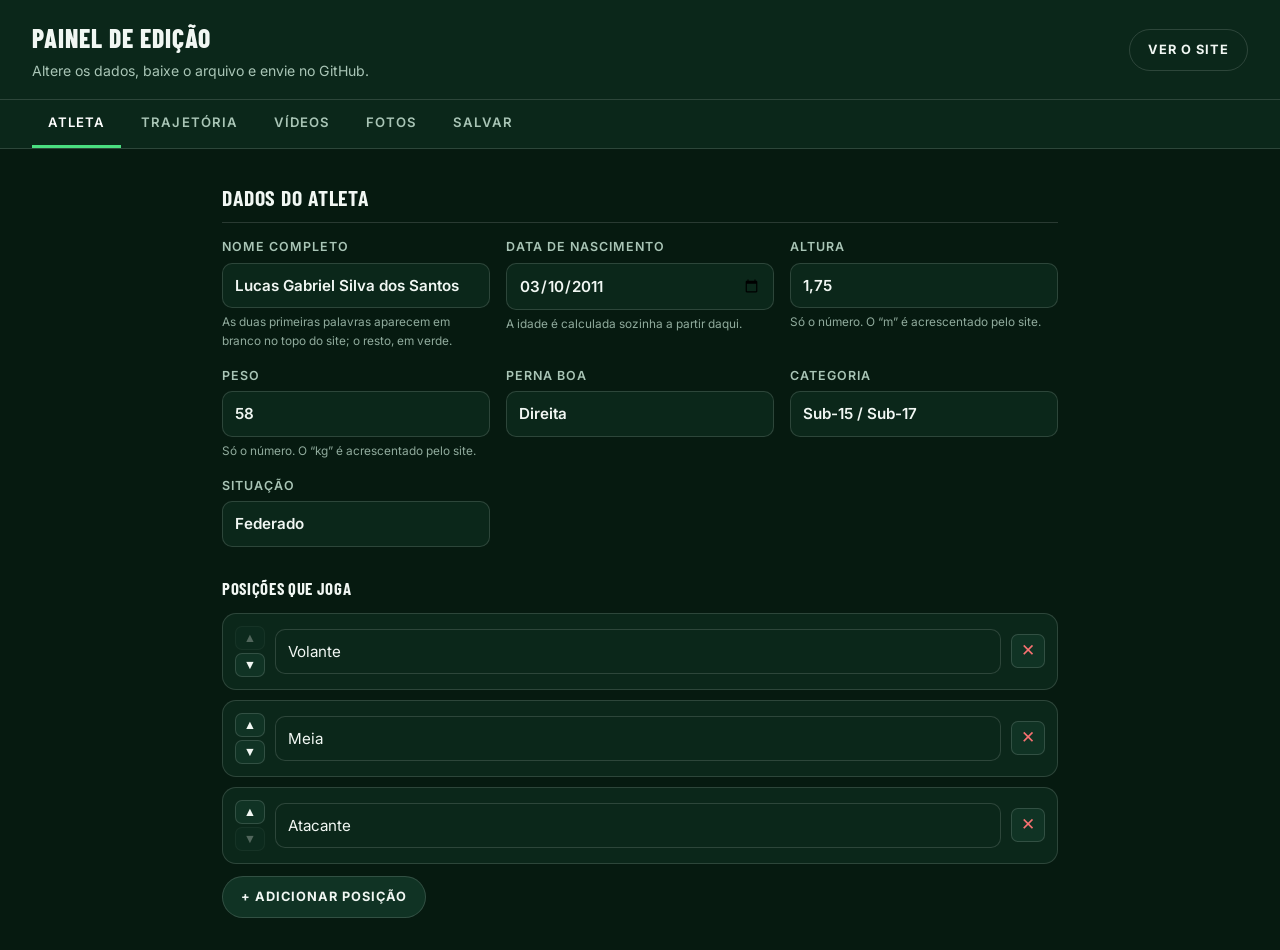
==== admin.html @ 4fa620ff "Adiciona painel de edição dos dados do atleta Os dados saíram do index.html para assets/dados.json, " ====
<!DOCTYPE html>
<html lang="pt-BR">
<head>
<meta charset="utf-8">
<meta name="viewport" content="width=device-width, initial-scale=1">
<title>Painel de edição — Portfólio</title>
<meta name="robots" content="noindex">
<link rel="icon" href="midia/logo/Logo.jpeg">
<link rel="preconnect" href="https://fonts.googleapis.com">
<link rel="preconnect" href="https://fonts.gstatic.com" crossorigin>
<link href="https://fonts.googleapis.com/css2?family=Barlow+Condensed:wght@600;700;800&family=Inter:wght@400;500;600;700&display=swap" rel="stylesheet">
<link rel="stylesheet" href="assets/css/admin.css">
</head>
<body>

<header class="cabecalho">
  <div class="cabecalho__titulo">
    <h1>Painel de edição</h1>
    <p>Altere os dados, baixe o arquivo e envie no GitHub.</p>
  </div>
  <a class="botao botao--fantasma" href="index.html">Ver o site</a>
</header>

<nav class="abas">
  <button type="button" class="aba is-ativa" data-aba="atleta">Atleta</button>
  <button type="button" class="aba" data-aba="trajetoria">Trajetória</button>
  <button type="button" class="aba" data-aba="videos">Vídeos</button>
  <button type="button" class="aba" data-aba="fotos">Fotos</button>
  <button type="button" class="aba" data-aba="salvar">Salvar</button>
</nav>

<main>

  <!-- ===================== ATLETA ===================== -->
  <section class="painel is-ativo" data-painel="atleta">
    <h2>Dados do atleta</h2>

    <div class="campos">
      <label>Nome completo
        <input type="text" data-campo="nome">
        <small>As duas primeiras palavras aparecem em branco no topo do site; o resto, em verde.</small>
      </label>

      <label>Data de nascimento
        <input type="date" data-campo="nascimento">
        <small>A idade é calculada sozinha a partir daqui.</small>
      </label>

      <label>Altura
        <input type="text" data-campo="altura" placeholder="1,75">
        <small>Só o número. O “m” é acrescentado pelo site.</small>
      </label>

      <label>Peso
        <input type="text" data-campo="peso" placeholder="58">
        <small>Só o número. O “kg” é acrescentado pelo site.</small>
      </label>

      <label>Perna boa
        <input type="text" data-campo="pernaBoa" placeholder="Direita">
      </label>

      <label>Categoria
        <input type="text" data-campo="categoria" placeholder="Sub-15 / Sub-17">
      </label>

      <label>Situação
        <input type="text" data-campo="situacao" placeholder="Federado">
      </label>
    </div>

    <h3>Posições que joga</h3>
    <ul class="itens" data-lista="posicoes"></ul>
    <button type="button" class="botao botao--adicionar" data-adicionar="posicoes">+ Adicionar posição</button>
  </section>

  <!-- ===================== TRAJETÓRIA ===================== -->
  <section class="painel" data-painel="trajetoria">
    <h2>Times que atuou</h2>
    <ul class="itens" data-lista="times"></ul>
    <button type="button" class="botao botao--adicionar" data-adicionar="times">+ Adicionar time</button>

    <h2>Torneios disputados</h2>
    <ul class="itens" data-lista="torneios"></ul>
    <button type="button" class="botao botao--adicionar" data-adicionar="torneios">+ Adicionar torneio</button>

    <h2>Títulos conquistados</h2>
    <ul class="itens" data-lista="titulos"></ul>
    <button type="button" class="botao botao--adicionar" data-adicionar="titulos">+ Adicionar título</button>
  </section>

  <!-- ===================== VÍDEOS ===================== -->
  <section class="painel" data-painel="videos">
    <h2>Vídeos</h2>
    <p class="apoio">
      A ordem daqui é a ordem do carrossel no site. A legenda aparece embaixo do
      vídeo — deixe em branco para o site usar a data do arquivo.
    </p>
    <div class="envio">
      <span>Para acrescentar ou apagar arquivos:</span>
      <a class="botao botao--fantasma" data-link-upload="midia/videos" target="_blank" rel="noopener">Abrir a pasta no GitHub</a>
    </div>
    <ul class="midias" data-midia="videos"></ul>
    <p class="vazio" data-vazio="videos">Nenhum vídeo encontrado.</p>
  </section>

  <!-- ===================== FOTOS ===================== -->
  <section class="painel" data-painel="fotos">
    <h2>Fotos</h2>
    <p class="apoio">
      A ordem daqui é a ordem da galeria. A legenda aparece ao ampliar a foto e
      serve de descrição para leitores de tela.
    </p>
    <div class="envio">
      <span>Para acrescentar ou apagar arquivos:</span>
      <a class="botao botao--fantasma" data-link-upload="midia/fotos" target="_blank" rel="noopener">Abrir a pasta no GitHub</a>
    </div>
    <ul class="midias" data-midia="fotos"></ul>
    <p class="vazio" data-vazio="fotos">Nenhuma foto encontrada.</p>
  </section>

  <!-- ===================== SALVAR ===================== -->
  <section class="painel" data-painel="salvar">
    <h2>Salvar as alterações</h2>

    <ol class="passos">
      <li>
        <strong>Baixe o arquivo com os dados novos.</strong>
        <div class="acoes">
          <button type="button" class="botao botao--destaque" data-baixar>Baixar dados.json</button>
          <button type="button" class="botao" data-copiar>Copiar o conteúdo</button>
        </div>
      </li>
      <li>
        <strong>Envie na pasta <code>assets</code> do repositório</strong>, pelo
        botão <em>Add file → Upload files</em>. O arquivo tem que se chamar
        <code>dados.json</code> — enviar por cima do que já existe substitui o antigo.
        <div class="acoes">
          <a class="botao botao--fantasma" data-link-upload="assets" target="_blank" rel="noopener">Abrir a pasta assets no GitHub</a>
        </div>
      </li>
      <li>
        <strong>Pronto.</strong> Em cerca de um minuto o site está atualizado.
        Se a página não mudar, recarregue com <kbd>Ctrl</kbd>+<kbd>Shift</kbd>+<kbd>R</kbd>.
      </li>
    </ol>

    <h3>Conferência</h3>
    <p class="apoio">É este o conteúdo que será enviado:</p>
    <pre class="previa" data-previa></pre>
  </section>

</main>

<div class="aviso" data-aviso hidden></div>

<script src="assets/media.js"></script>
<script src="assets/js/admin.js"></script>
</body>
</html>
---- assets/css/admin.css ----
/* ============================================================
   Painel de edição — Portfólio Lucas Gabriel
   ============================================================ */

:root {
  --verde: #16a34a;
  --verde-claro: #4ade80;
  --dourado: #fbbf24;
  --vermelho: #f87171;
  --tinta: #f1f7f3;
  --tinta-suave: #a9c5b6;
  --fundo: #061a10;
  --superficie: #0b271a;
  --superficie-alta: #103324;
  --borda: rgba(255, 255, 255, .14);
  --raio: 14px;
  --titulo: "Barlow Condensed", "Arial Narrow", system-ui, sans-serif;
  --texto: "Inter", system-ui, -apple-system, "Segoe UI", Roboto, sans-serif;
}

* { box-sizing: border-box; }

body {
  margin: 0;
  background: var(--fundo);
  color: var(--tinta);
  font-family: var(--texto);
  font-size: 16px;
  line-height: 1.55;
  -webkit-font-smoothing: antialiased;
}

h1, h2, h3 {
  font-family: var(--titulo);
  letter-spacing: .04em;
  text-transform: uppercase;
  margin: 0;
}

code, kbd {
  font-family: ui-monospace, SFMono-Regular, Menlo, Consolas, monospace;
  font-size: .86em;
  background: rgba(255, 255, 255, .1);
  padding: .1em .4em;
  border-radius: 5px;
}

/* ---------- Cabeçalho e abas ---------- */
.cabecalho {
  display: flex;
  align-items: center;
  justify-content: space-between;
  gap: 16px;
  flex-wrap: wrap;
  padding: 18px clamp(14px, 4vw, 32px);
  background: var(--superficie);
  border-bottom: 1px solid var(--borda);
}
.cabecalho h1 { font-size: 1.6rem; font-weight: 800; }
.cabecalho p { margin: 2px 0 0; color: var(--tinta-suave); font-size: .88rem; }

.abas {
  display: flex;
  gap: 4px;
  padding: 0 clamp(14px, 4vw, 32px);
  background: var(--superficie);
  border-bottom: 1px solid var(--borda);
  overflow-x: auto;
  scrollbar-width: none;
  position: sticky;
  top: 0;
  z-index: 20;
}
.abas::-webkit-scrollbar { display: none; }
.aba {
  flex: none;
  padding: 12px 16px;
  border: none;
  background: none;
  color: var(--tinta-suave);
  font: inherit;
  font-size: .82rem;
  font-weight: 600;
  letter-spacing: .08em;
  text-transform: uppercase;
  cursor: pointer;
  border-bottom: 3px solid transparent;
  white-space: nowrap;
}
.aba:hover { color: var(--tinta); }
.aba.is-ativa { color: #fff; border-bottom-color: var(--verde-claro); }

/* ---------- Painéis ---------- */
main { max-width: 900px; margin: 0 auto; padding: clamp(18px, 4vw, 32px); }
.painel { display: none; }
.painel.is-ativo { display: block; animation: entra .2s ease; }
@keyframes entra { from { opacity: 0; transform: translateY(6px); } to { opacity: 1; } }

.painel h2 {
  font-size: 1.35rem;
  font-weight: 700;
  margin: 34px 0 14px;
  padding-bottom: 8px;
  border-bottom: 1px solid var(--borda);
}
.painel > h2:first-child { margin-top: 0; }
.painel h3 { font-size: 1.05rem; font-weight: 700; margin: 28px 0 12px; }
.apoio { color: var(--tinta-suave); font-size: .9rem; margin: 0 0 16px; }

/* ---------- Campos ---------- */
.campos { display: grid; grid-template-columns: repeat(auto-fit, minmax(240px, 1fr)); gap: 16px; }
label { display: block; font-size: .78rem; font-weight: 600; letter-spacing: .08em; text-transform: uppercase; color: var(--tinta-suave); }
label small {
  display: block;
  margin-top: 5px;
  font-size: .74rem;
  font-weight: 400;
  letter-spacing: 0;
  text-transform: none;
  color: var(--tinta-suave);
  opacity: .85;
}
input[type="text"], input[type="date"], textarea {
  width: 100%;
  margin-top: 6px;
  padding: 10px 12px;
  border: 1px solid var(--borda);
  border-radius: 10px;
  background: var(--superficie);
  color: var(--tinta);
  font: inherit;
  font-size: .95rem;
}
input:focus, textarea:focus {
  outline: none;
  border-color: var(--verde-claro);
  box-shadow: 0 0 0 3px rgba(74, 222, 128, .18);
}
input::placeholder { color: rgba(255, 255, 255, .3); }

/* ---------- Listas editáveis ---------- */
.itens, .midias { list-style: none; margin: 0; padding: 0; display: grid; gap: 10px; }
.item, .midia {
  display: flex;
  align-items: center;
  gap: 10px;
  padding: 12px;
  background: var(--superficie);
  border: 1px solid var(--borda);
  border-radius: var(--raio);
}
.item__campos { flex: 1; display: grid; gap: 8px; min-width: 0; }
.item__campos.item__campos--duplo { grid-template-columns: 1fr 1fr; }
.item input { margin-top: 0; }

.mover { display: flex; flex-direction: column; gap: 3px; }
.mini {
  width: 30px;
  height: 24px;
  padding: 0;
  border: 1px solid var(--borda);
  border-radius: 7px;
  background: var(--superficie-alta);
  color: var(--tinta);
  font-size: .78rem;
  line-height: 1;
  cursor: pointer;
}
.mini:hover:not(:disabled) { background: var(--verde); border-color: transparent; }
.mini:disabled { opacity: .3; cursor: default; }
.mini--remover { width: 34px; height: 34px; font-size: 1.05rem; color: var(--vermelho); }
.mini--remover:hover { background: var(--vermelho); border-color: transparent; color: #2a0808; }

/* ---------- Mídias ---------- */
.midia__capa {
  width: 68px;
  height: 68px;
  flex: none;
  border-radius: 10px;
  object-fit: cover;
  background: #000;
  border: 1px solid var(--borda);
}
.midia__capa--video {
  display: grid;
  place-items: center;
  font-size: 1.6rem;
  background: var(--superficie-alta);
}
.midia__corpo { flex: 1; min-width: 0; }
.midia__arquivo {
  display: block;
  font-size: .74rem;
  color: var(--tinta-suave);
  margin-bottom: 6px;
  overflow: hidden;
  text-overflow: ellipsis;
  white-space: nowrap;
}
.midia__posicao {
  flex: none;
  width: 30px;
  text-align: center;
  font-family: var(--titulo);
  font-size: 1.1rem;
  color: var(--verde-claro);
}

/* ---------- Botões ---------- */
.botao {
  display: inline-block;
  padding: 10px 18px;
  border: 1px solid var(--borda);
  border-radius: 999px;
  background: var(--superficie-alta);
  color: var(--tinta);
  font: inherit;
  font-size: .8rem;
  font-weight: 700;
  letter-spacing: .08em;
  text-transform: uppercase;
  text-decoration: none;
  cursor: pointer;
  transition: background .15s, transform .15s;
}
.botao:hover { background: rgba(255, 255, 255, .16); transform: translateY(-1px); }
.botao--destaque { background: var(--verde); border-color: transparent; color: #03150c; }
.botao--destaque:hover { background: var(--verde-claro); }
.botao--fantasma { background: transparent; }
.botao--adicionar { margin-top: 12px; }

.envio {
  display: flex;
  align-items: center;
  gap: 12px;
  flex-wrap: wrap;
  margin-bottom: 18px;
  padding: 12px 14px;
  border: 1px dashed var(--borda);
  border-radius: var(--raio);
  font-size: .88rem;
  color: var(--tinta-suave);
}

/* ---------- Salvar ---------- */
.passos { margin: 0; padding-left: 22px; display: grid; gap: 20px; }
.passos li { line-height: 1.6; }
.passos strong { display: block; margin-bottom: 4px; }
.acoes { display: flex; gap: 10px; flex-wrap: wrap; margin-top: 10px; }
.previa {
  max-height: 320px;
  overflow: auto;
  padding: 14px;
  background: #03110a;
  border: 1px solid var(--borda);
  border-radius: var(--raio);
  font-size: .78rem;
  line-height: 1.5;
  white-space: pre;
}
.vazio {
  padding: 20px;
  text-align: center;
  color: var(--tinta-suave);
  border: 1px dashed var(--borda);
  border-radius: var(--raio);
}

/* ---------- Aviso flutuante ---------- */
.aviso {
  position: fixed;
  left: 50%;
  bottom: 24px;
  transform: translateX(-50%);
  z-index: 60;
  padding: 12px 22px;
  border-radius: 999px;
  background: var(--verde);
  color: #03150c;
  font-weight: 600;
  font-size: .9rem;
  box-shadow: 0 12px 30px rgba(0, 0, 0, .45);
}
.aviso[hidden] { display: none; }
.aviso--erro { background: var(--vermelho); color: #2a0808; }

@media (max-width: 620px) {
  .item__campos.item__campos--duplo { grid-template-columns: 1fr; }
  .midia__capa { width: 54px; height: 54px; }
  .cabecalho { padding-bottom: 14px; }
}
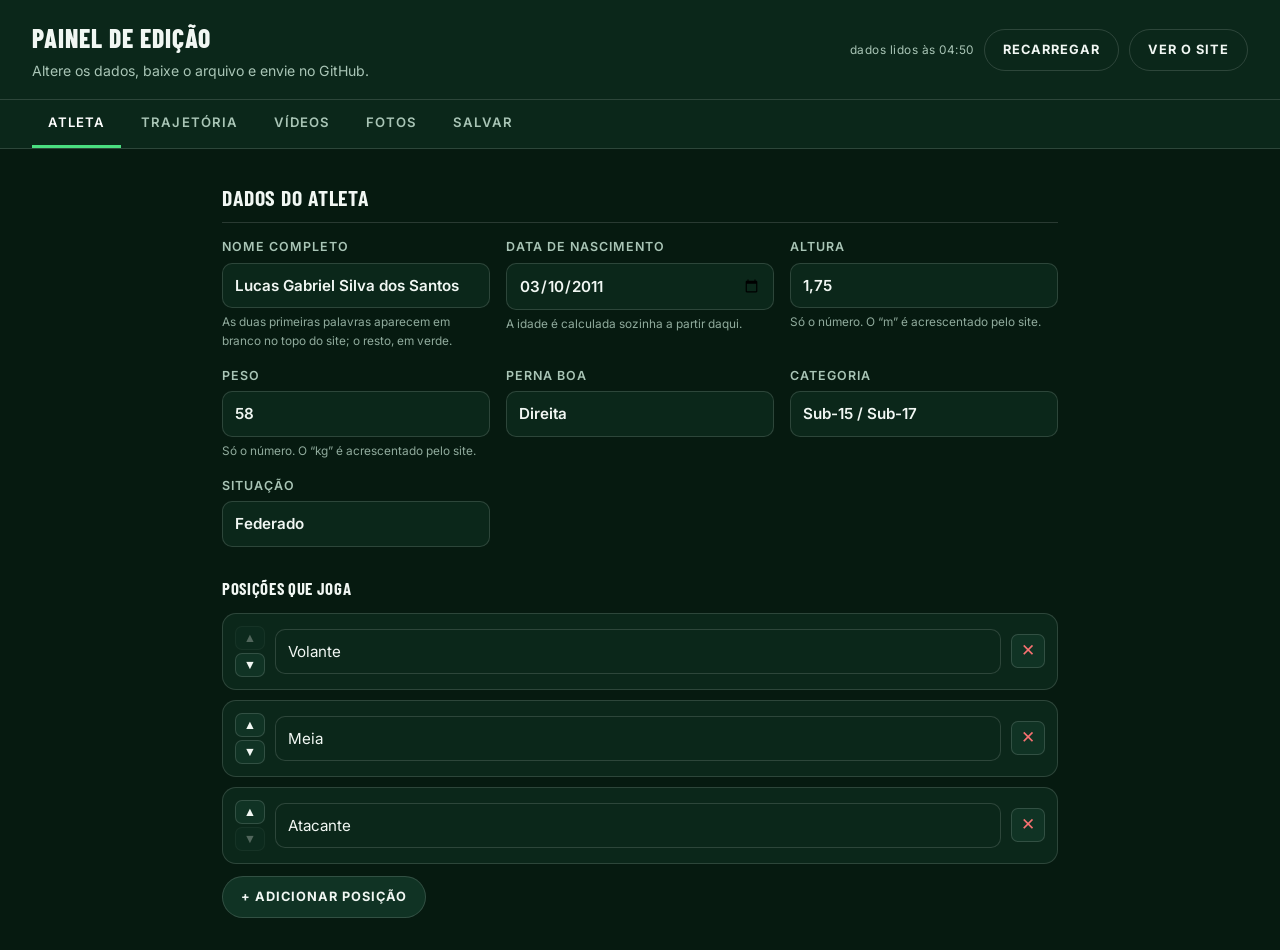
==== commit 27bdf5e1: "Faz o painel sempre carregar sua versão mais recente O GitHub Pages serve os arquivos com validade d" ====
--- a/admin.html
+++ b/admin.html
@@ -9,7 +9,14 @@
 <link rel="preconnect" href="https://fonts.googleapis.com">
 <link rel="preconnect" href="https://fonts.gstatic.com" crossorigin>
 <link href="https://fonts.googleapis.com/css2?family=Barlow+Condensed:wght@600;700;800&family=Inter:wght@400;500;600;700&display=swap" rel="stylesheet">
-<link rel="stylesheet" href="assets/css/admin.css">
+<script>
+  /* O GitHub Pages guarda os arquivos por 10 minutos no navegador. Carregando
+     o CSS e o JS do painel com uma marca de tempo, uma versão nova chega já no
+     primeiro acesso, em vez de esperar o cache vencer. */
+  window.VERSAO_PAINEL = '?v=' + Date.now();
+  document.write('<link rel="stylesheet" href="assets/css/admin.css' + window.VERSAO_PAINEL + '">');
+</script>
+<noscript><link rel="stylesheet" href="assets/css/admin.css"></noscript>
 </head>
 <body>
 
@@ -18,7 +25,11 @@
     <h1>Painel de edição</h1>
     <p>Altere os dados, baixe o arquivo e envie no GitHub.</p>
   </div>
-  <a class="botao botao--fantasma" href="index.html">Ver o site</a>
+  <div class="cabecalho__acoes">
+    <span class="carimbo" data-carimbo>carregando…</span>
+    <button type="button" class="botao botao--fantasma" data-recarregar>Recarregar</button>
+    <a class="botao botao--fantasma" href="index.html">Ver o site</a>
+  </div>
 </header>
 
 <nav class="abas">
@@ -154,7 +165,13 @@
 
 <div class="aviso" data-aviso hidden></div>
 
-<script src="assets/media.js"></script>
-<script src="assets/js/admin.js"></script>
+<script>
+  ['assets/media.js', 'assets/js/admin.js'].forEach(function (arquivo) {
+    var script = document.createElement('script');
+    script.src = arquivo + window.VERSAO_PAINEL;
+    script.async = false; // mantém a ordem de execução
+    document.body.appendChild(script);
+  });
+</script>
 </body>
 </html>
--- a/assets/css/admin.css
+++ b/assets/css/admin.css
@@ -56,6 +56,8 @@
   background: var(--superficie);
   border-bottom: 1px solid var(--borda);
 }
+.cabecalho__acoes { display: flex; align-items: center; gap: 10px; flex-wrap: wrap; }
+.carimbo { font-size: .74rem; color: var(--tinta-suave); letter-spacing: .04em; }
 .cabecalho h1 { font-size: 1.6rem; font-weight: 800; }
 .cabecalho p { margin: 2px 0 0; color: var(--tinta-suave); font-size: .88rem; }
 
@@ -150,7 +152,6 @@
   border-radius: var(--raio);
 }
 .item__campos { flex: 1; display: grid; gap: 8px; min-width: 0; }
-.item__campos.item__campos--duplo { grid-template-columns: 1fr 1fr; }
 .item input { margin-top: 0; }
 
 .mover { display: flex; flex-direction: column; gap: 3px; }
@@ -285,7 +286,7 @@
 .aviso--erro { background: var(--vermelho); color: #2a0808; }
 
 @media (max-width: 620px) {
-  .item__campos.item__campos--duplo { grid-template-columns: 1fr; }
+  .item__campos { grid-template-columns: 1fr !important; }
   .midia__capa { width: 54px; height: 54px; }
   .cabecalho { padding-bottom: 14px; }
 }
--- a/assets/css/admin.css
+++ b/assets/css/admin.css
@@ -56,6 +56,8 @@
   background: var(--superficie);
   border-bottom: 1px solid var(--borda);
 }
+.cabecalho__acoes { display: flex; align-items: center; gap: 10px; flex-wrap: wrap; }
+.carimbo { font-size: .74rem; color: var(--tinta-suave); letter-spacing: .04em; }
 .cabecalho h1 { font-size: 1.6rem; font-weight: 800; }
 .cabecalho p { margin: 2px 0 0; color: var(--tinta-suave); font-size: .88rem; }
 
@@ -150,7 +152,6 @@
   border-radius: var(--raio);
 }
 .item__campos { flex: 1; display: grid; gap: 8px; min-width: 0; }
-.item__campos.item__campos--duplo { grid-template-columns: 1fr 1fr; }
 .item input { margin-top: 0; }
 
 .mover { display: flex; flex-direction: column; gap: 3px; }
@@ -285,7 +286,7 @@
 .aviso--erro { background: var(--vermelho); color: #2a0808; }
 
 @media (max-width: 620px) {
-  .item__campos.item__campos--duplo { grid-template-columns: 1fr; }
+  .item__campos { grid-template-columns: 1fr !important; }
   .midia__capa { width: 54px; height: 54px; }
   .cabecalho { padding-bottom: 14px; }
 }
